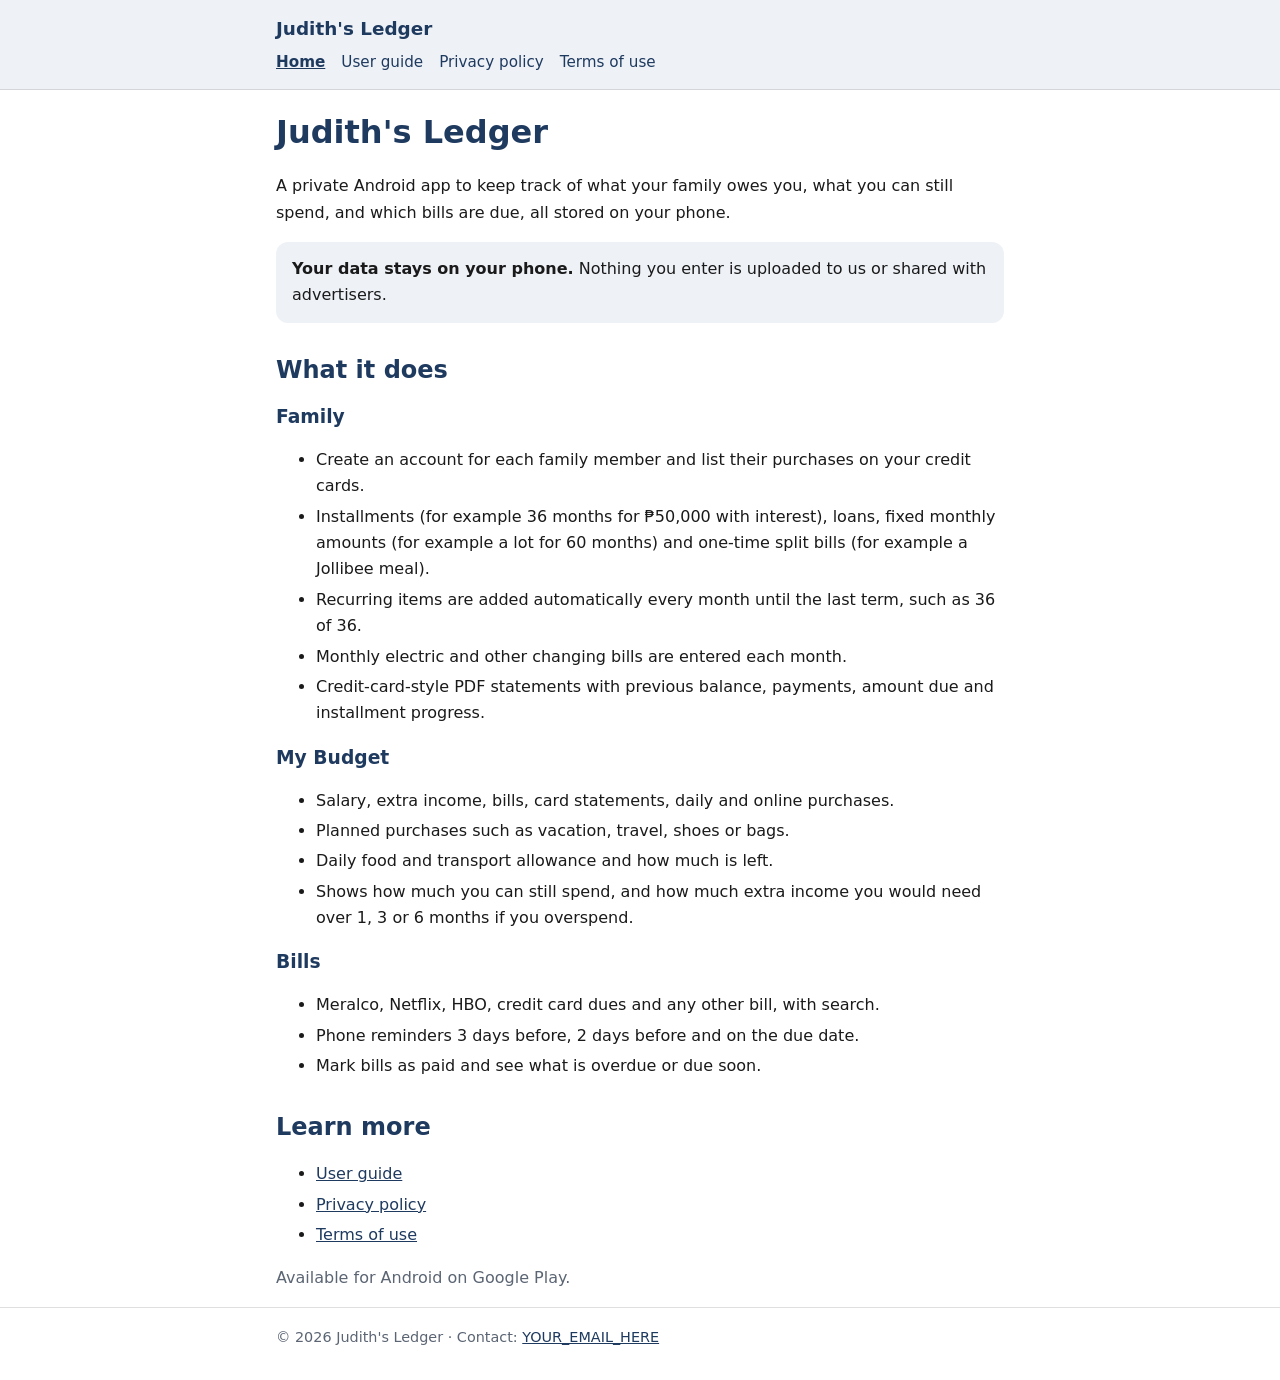
==== index.html @ 85d653f9 "Add files via upload" ====
<!doctype html>
<html lang="en"><head><meta charset="utf-8"><meta name="viewport" content="width=device-width, initial-scale=1">
<title>Home – Judith's Ledger</title>
<meta name="description" content="Judith's Ledger: a private Android app for family billing, personal budget and bill reminders.">
<style>
:root{--ink:#1a1a1a;--bg:#fff;--brand:#1F3A5F;--soft:#eef2f7;--mut:#5b6573}
@media(prefers-color-scheme:dark){:root{--ink:#e8ecf1;--bg:#121820;--brand:#8fb3e6;--soft:#1b2430;--mut:#9aa6b5}}
*{box-sizing:border-box}body{font-family:system-ui,-apple-system,Segoe UI,Roboto,sans-serif;margin:0;background:var(--bg);color:var(--ink);line-height:1.65}
header{background:var(--soft);border-bottom:1px solid rgba(128,128,128,.25)}
.wrap{max-width:760px;margin:0 auto;padding:0 16px}
header .wrap{padding-top:14px;padding-bottom:14px}
.brand{font-weight:700;font-size:1.15rem;color:var(--brand)}
nav{margin-top:6px;display:flex;flex-wrap:wrap;gap:6px 16px}
nav a{color:var(--brand);text-decoration:none;font-size:.95rem}nav a.on{font-weight:700;text-decoration:underline}
main{padding-top:24px;padding-bottom:40px}
h1,h2,h3{color:var(--brand);line-height:1.25}h2{margin-top:32px}
.mut{color:var(--mut)}.card{background:var(--soft);border-radius:12px;padding:14px 16px;margin:14px 0}
footer{border-top:1px solid rgba(128,128,128,.25);color:var(--mut);font-size:.9rem;padding:18px 0 30px}
a{color:var(--brand)}li{margin:4px 0}
</style></head><body>
<header><div class="wrap"><div class="brand">Judith's Ledger</div><nav><a href="index.html" class=on>Home</a><a href="user-guide.html">User guide</a><a href="privacy.html">Privacy policy</a><a href="terms.html">Terms of use</a></nav></div></header>
<main class="wrap">

<h1>Judith's Ledger</h1>
<p>A private Android app to keep track of what your family owes you, what you can still spend, and which bills are due, all stored on your phone.</p>
<div class="card"><strong>Your data stays on your phone.</strong> Nothing you enter is uploaded to us or shared with advertisers.</div>
<h2>What it does</h2>
<h3>Family</h3>
<ul>
<li>Create an account for each family member and list their purchases on your credit cards.</li>
<li>Installments (for example 36 months for ₱50,000 with interest), loans, fixed monthly amounts (for example a lot for 60 months) and one-time split bills (for example a Jollibee meal).</li>
<li>Recurring items are added automatically every month until the last term, such as 36 of 36.</li>
<li>Monthly electric and other changing bills are entered each month.</li>
<li>Credit-card-style PDF statements with previous balance, payments, amount due and installment progress.</li>
</ul>
<h3>My Budget</h3>
<ul>
<li>Salary, extra income, bills, card statements, daily and online purchases.</li>
<li>Planned purchases such as vacation, travel, shoes or bags.</li>
<li>Daily food and transport allowance and how much is left.</li>
<li>Shows how much you can still spend, and how much extra income you would need over 1, 3 or 6 months if you overspend.</li>
</ul>
<h3>Bills</h3>
<ul>
<li>Meralco, Netflix, HBO, credit card dues and any other bill, with search.</li>
<li>Phone reminders 3 days before, 2 days before and on the due date.</li>
<li>Mark bills as paid and see what is overdue or due soon.</li>
</ul>
<h2>Learn more</h2>
<ul>
<li><a href="user-guide.html">User guide</a></li>
<li><a href="privacy.html">Privacy policy</a></li>
<li><a href="terms.html">Terms of use</a></li>
</ul>
<p class="mut">Available for Android on Google Play.</p>

</main>
<footer><div class="wrap">© 2026 Judith's Ledger · Contact: <a href="mailto:YOUR_EMAIL_HERE">YOUR_EMAIL_HERE</a></div></footer>
</body></html>
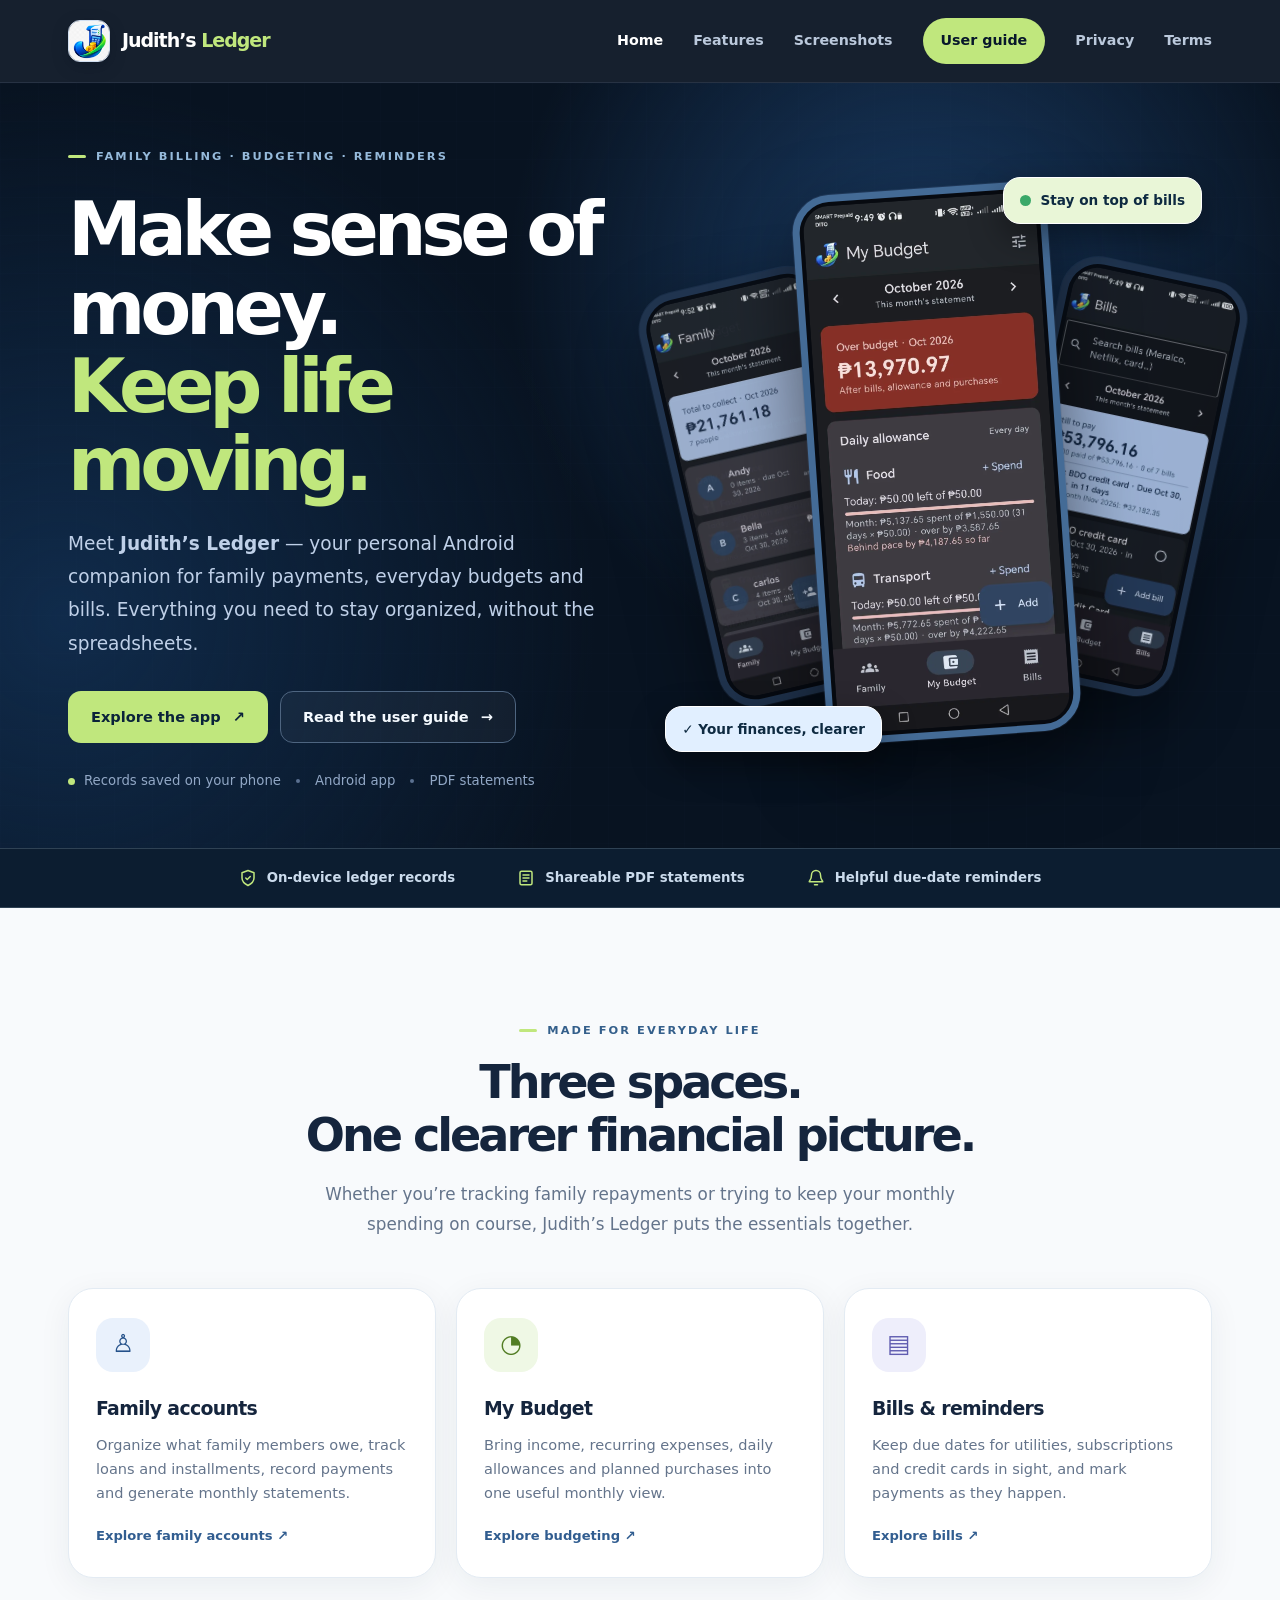
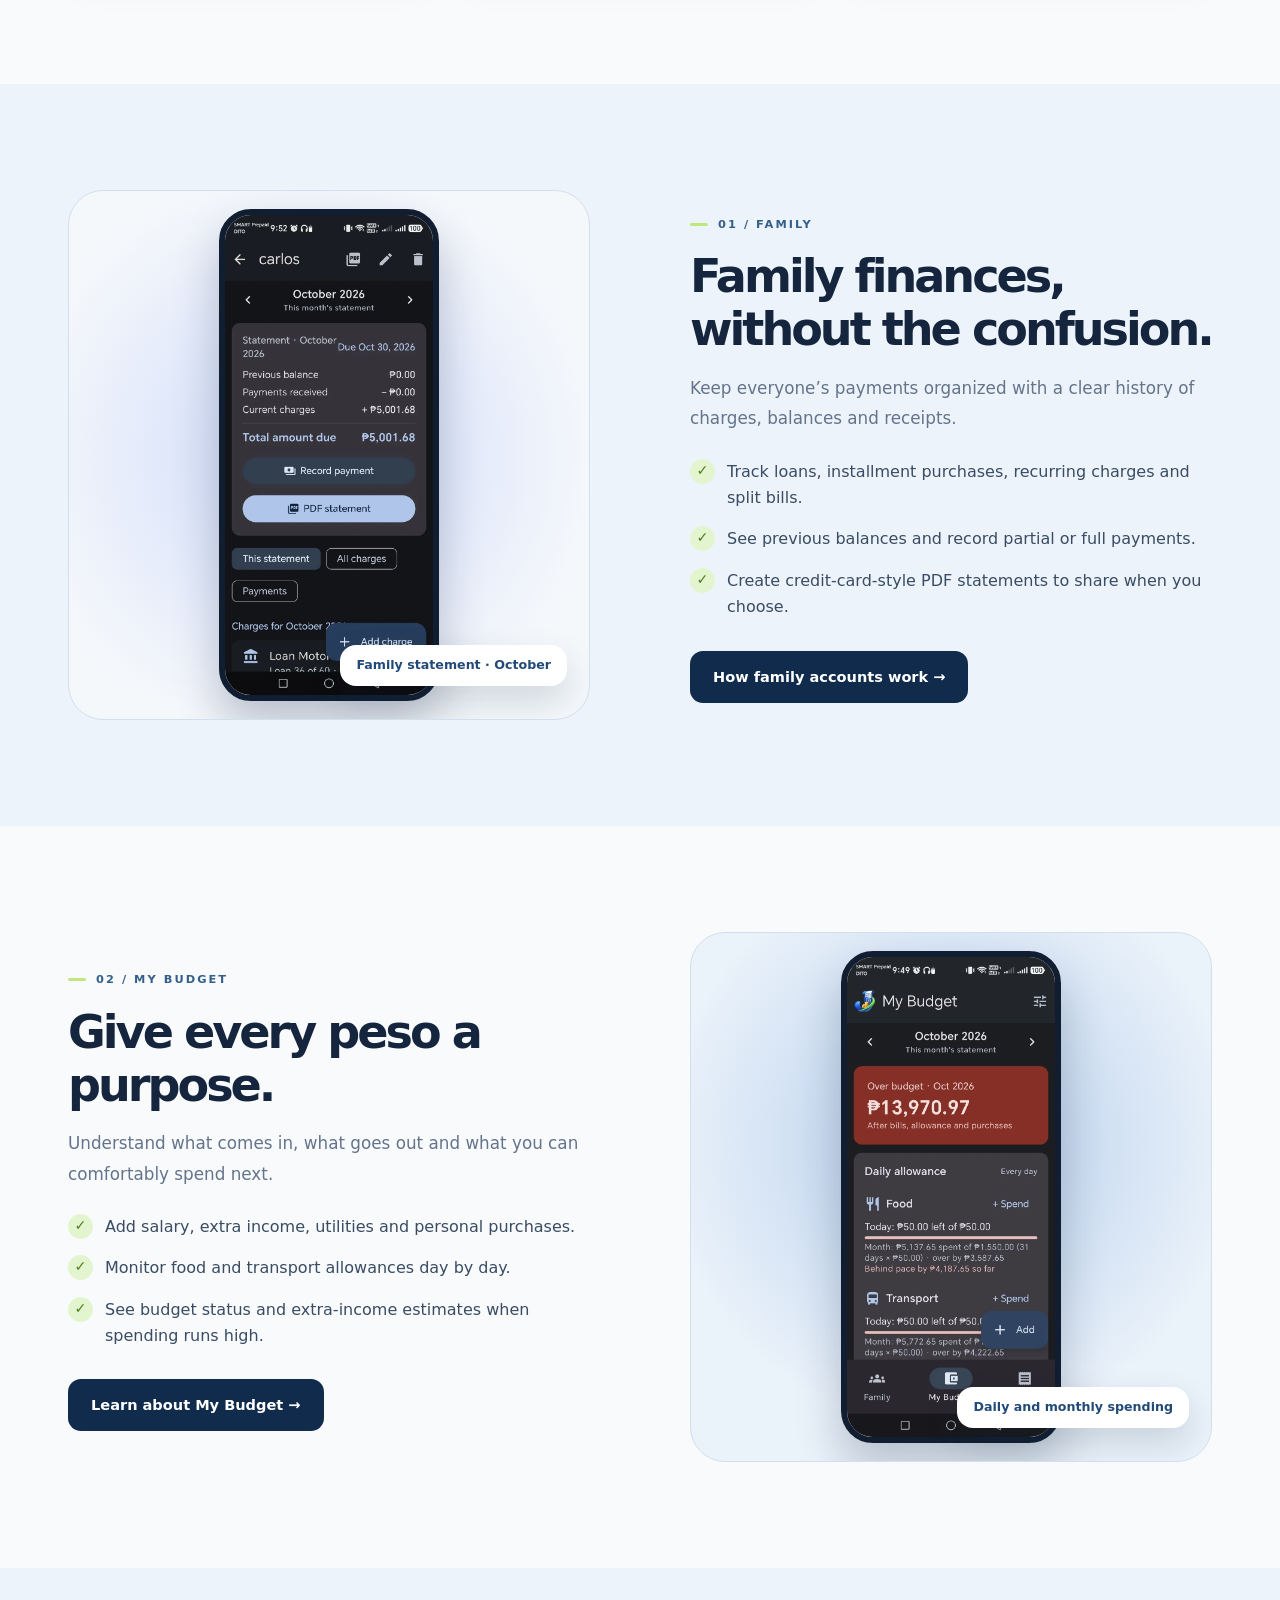
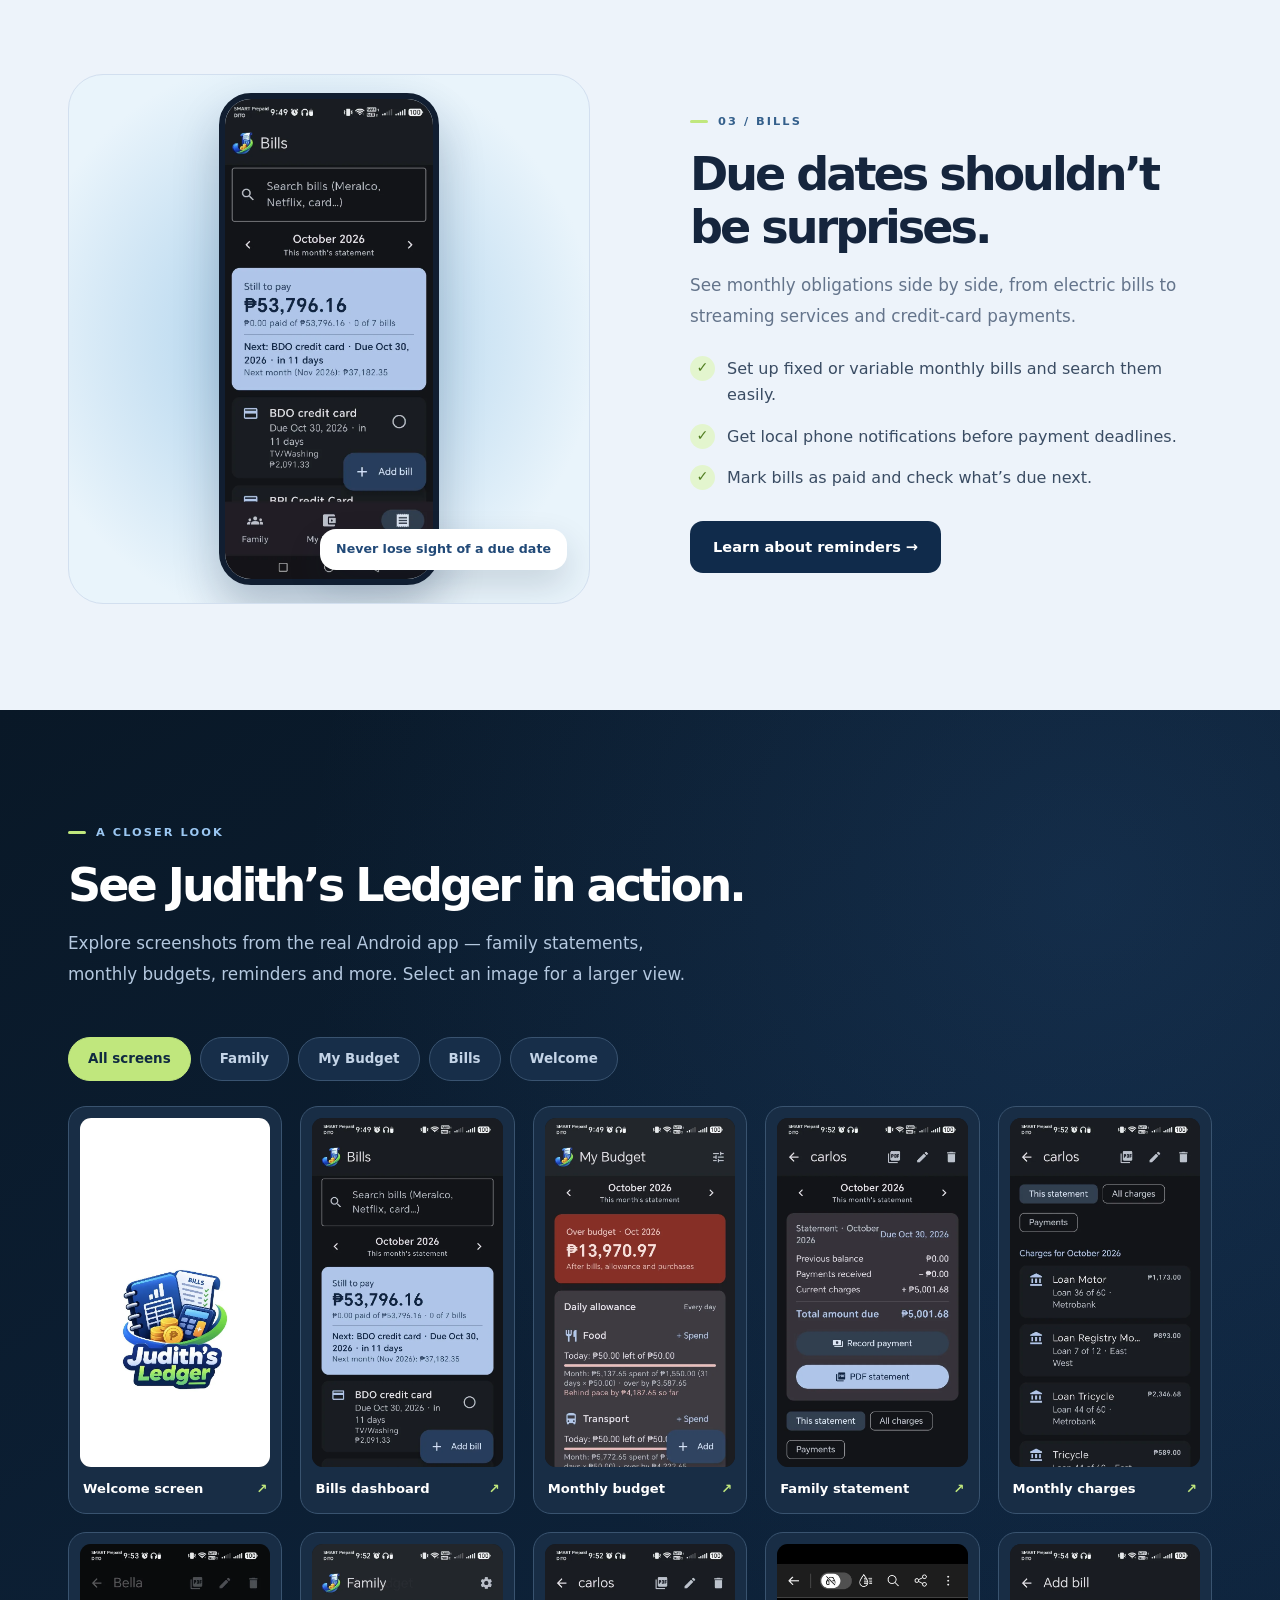
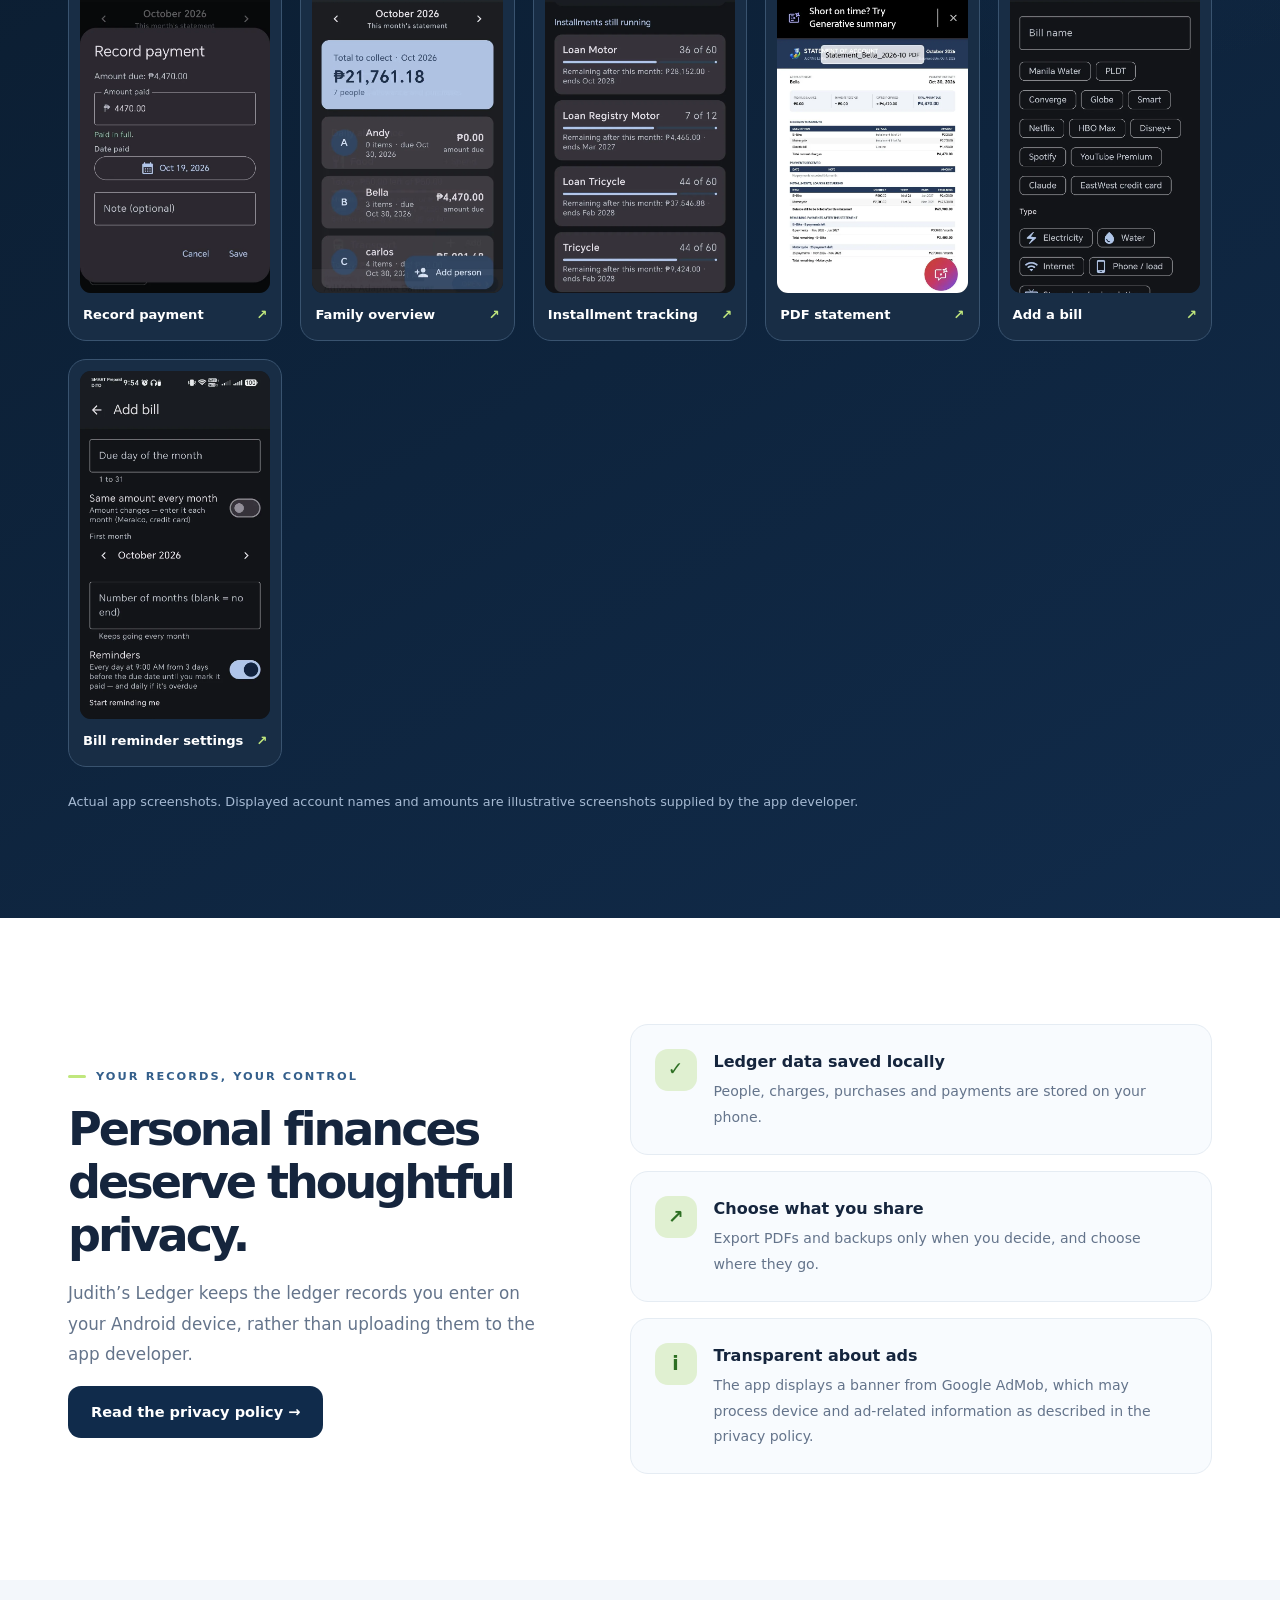
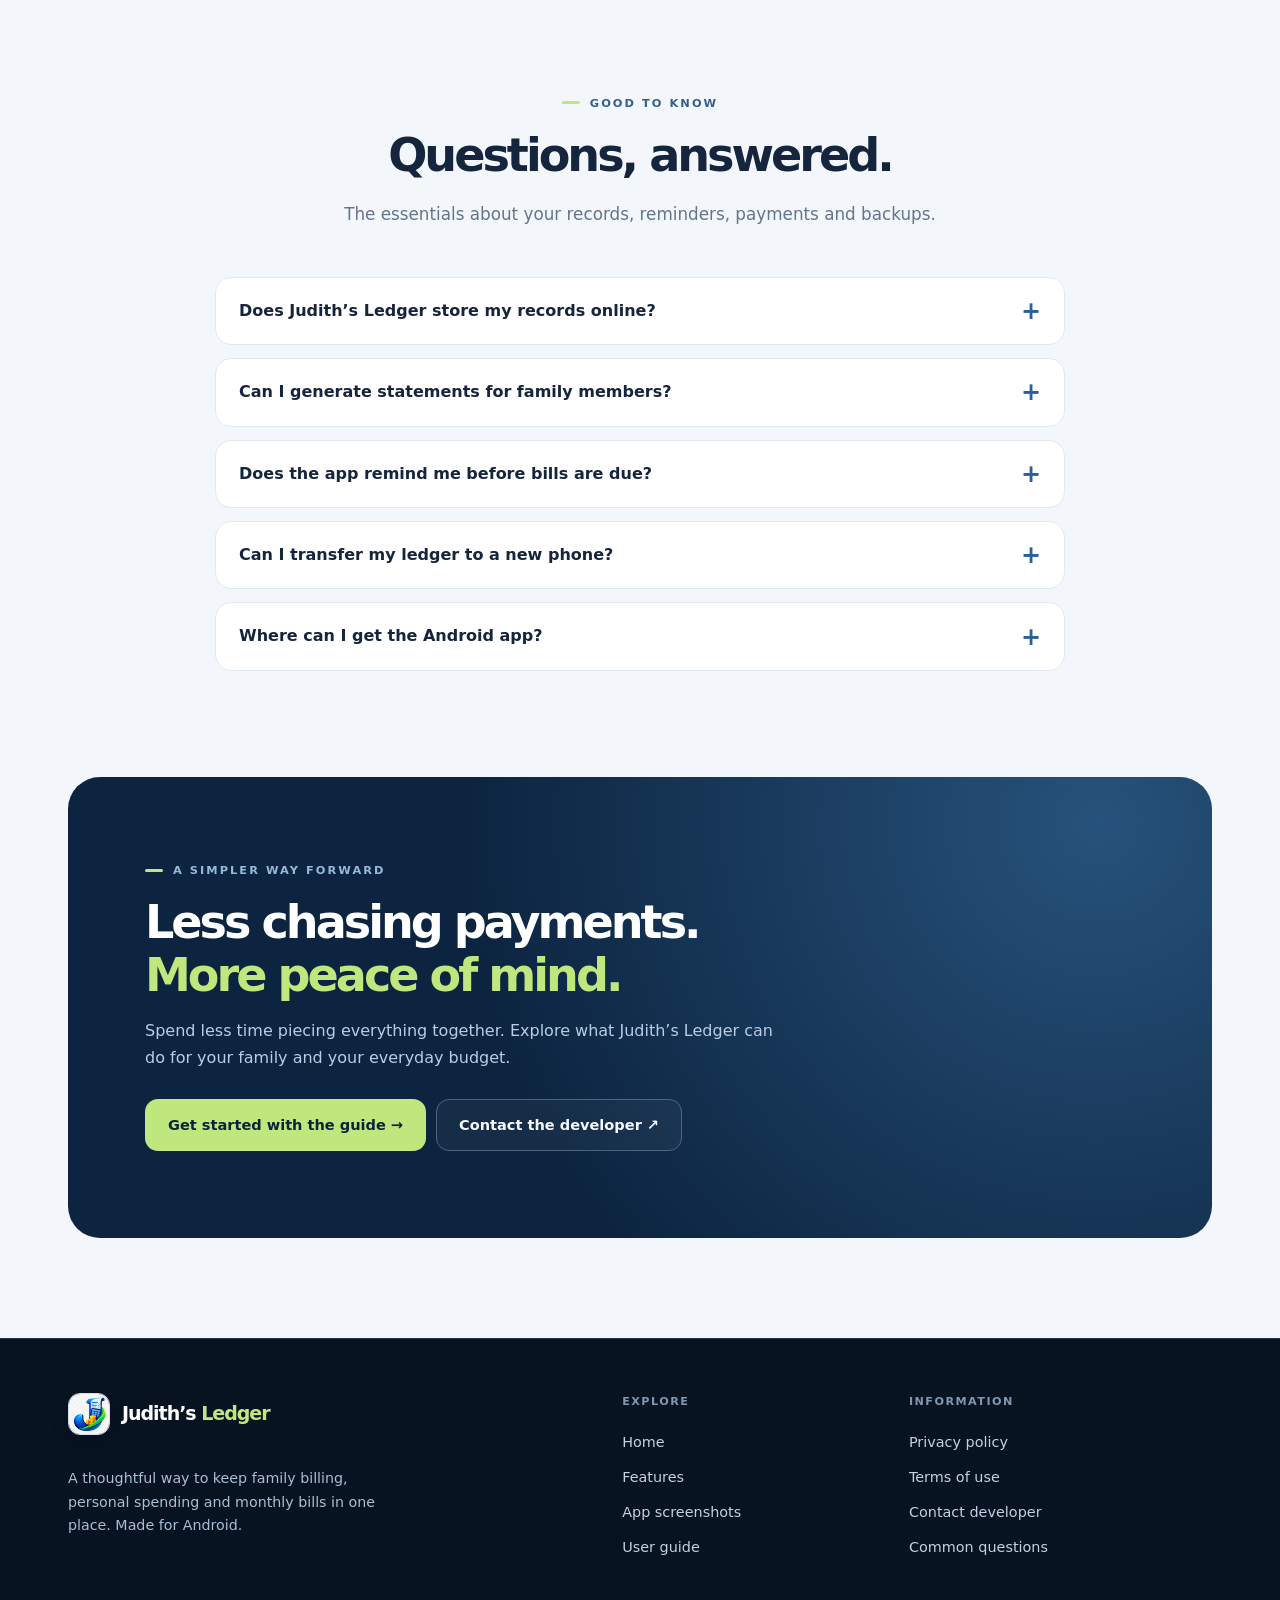
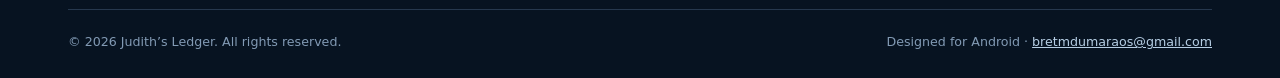
==== commit aba070cd: "Add files via upload" ====
--- a/index.html
+++ b/index.html
@@ -1,59 +1,26 @@
-<!doctype html>
-<html lang="en"><head><meta charset="utf-8"><meta name="viewport" content="width=device-width, initial-scale=1">
-<title>Home – Judith's Ledger</title>
-<meta name="description" content="Judith's Ledger: a private Android app for family billing, personal budget and bill reminders.">
-<style>
-:root{--ink:#1a1a1a;--bg:#fff;--brand:#1F3A5F;--soft:#eef2f7;--mut:#5b6573}
-@media(prefers-color-scheme:dark){:root{--ink:#e8ecf1;--bg:#121820;--brand:#8fb3e6;--soft:#1b2430;--mut:#9aa6b5}}
-*{box-sizing:border-box}body{font-family:system-ui,-apple-system,Segoe UI,Roboto,sans-serif;margin:0;background:var(--bg);color:var(--ink);line-height:1.65}
-header{background:var(--soft);border-bottom:1px solid rgba(128,128,128,.25)}
-.wrap{max-width:760px;margin:0 auto;padding:0 16px}
-header .wrap{padding-top:14px;padding-bottom:14px}
-.brand{font-weight:700;font-size:1.15rem;color:var(--brand)}
-nav{margin-top:6px;display:flex;flex-wrap:wrap;gap:6px 16px}
-nav a{color:var(--brand);text-decoration:none;font-size:.95rem}nav a.on{font-weight:700;text-decoration:underline}
-main{padding-top:24px;padding-bottom:40px}
-h1,h2,h3{color:var(--brand);line-height:1.25}h2{margin-top:32px}
-.mut{color:var(--mut)}.card{background:var(--soft);border-radius:12px;padding:14px 16px;margin:14px 0}
-footer{border-top:1px solid rgba(128,128,128,.25);color:var(--mut);font-size:.9rem;padding:18px 0 30px}
-a{color:var(--brand)}li{margin:4px 0}
-</style></head><body>
-<header><div class="wrap"><div class="brand">Judith's Ledger</div><nav><a href="index.html" class=on>Home</a><a href="user-guide.html">User guide</a><a href="privacy.html">Privacy policy</a><a href="terms.html">Terms of use</a></nav></div></header>
-<main class="wrap">
-
-<h1>Judith's Ledger</h1>
-<p>A private Android app to keep track of what your family owes you, what you can still spend, and which bills are due, all stored on your phone.</p>
-<div class="card"><strong>Your data stays on your phone.</strong> Nothing you enter is uploaded to us or shared with advertisers.</div>
-<h2>What it does</h2>
-<h3>Family</h3>
-<ul>
-<li>Create an account for each family member and list their purchases on your credit cards.</li>
-<li>Installments (for example 36 months for ₱50,000 with interest), loans, fixed monthly amounts (for example a lot for 60 months) and one-time split bills (for example a Jollibee meal).</li>
-<li>Recurring items are added automatically every month until the last term, such as 36 of 36.</li>
-<li>Monthly electric and other changing bills are entered each month.</li>
-<li>Credit-card-style PDF statements with previous balance, payments, amount due and installment progress.</li>
-</ul>
-<h3>My Budget</h3>
-<ul>
-<li>Salary, extra income, bills, card statements, daily and online purchases.</li>
-<li>Planned purchases such as vacation, travel, shoes or bags.</li>
-<li>Daily food and transport allowance and how much is left.</li>
-<li>Shows how much you can still spend, and how much extra income you would need over 1, 3 or 6 months if you overspend.</li>
-</ul>
-<h3>Bills</h3>
-<ul>
-<li>Meralco, Netflix, HBO, credit card dues and any other bill, with search.</li>
-<li>Phone reminders 3 days before, 2 days before and on the due date.</li>
-<li>Mark bills as paid and see what is overdue or due soon.</li>
-</ul>
-<h2>Learn more</h2>
-<ul>
-<li><a href="user-guide.html">User guide</a></li>
-<li><a href="privacy.html">Privacy policy</a></li>
-<li><a href="terms.html">Terms of use</a></li>
-</ul>
-<p class="mut">Available for Android on Google Play.</p>
-
-</main>
-<footer><div class="wrap">© 2026 Judith's Ledger · Contact: <a href="mailto:YOUR_EMAIL_HERE">YOUR_EMAIL_HERE</a></div></footer>
-</body></html>
+<!doctype html><html lang="en"><head><meta charset="utf-8"><meta name="viewport" content="width=device-width, initial-scale=1"><meta name="theme-color" content="#081321"><meta name="description" content="Organize family payments, budget smarter and never lose track of a bill. Explore Judith’s Ledger for Android."><meta property="og:type" content="website"><meta property="og:title" content="Judith’s Ledger | Family Bills, Budget &amp; Payment Reminders"><meta property="og:description" content="Organize family payments, budget smarter and never lose track of a bill. Explore Judith’s Ledger for Android."><meta property="og:image" content="assets/social-preview.jpg"><meta name="twitter:card" content="summary_large_image"><title>Judith’s Ledger | Family Bills, Budget &amp; Payment Reminders</title><link rel="icon" type="image/png" href="assets/favicon.png"><link rel="stylesheet" href="assets/styles.css"><script defer src="assets/site.js"></script></head><body><a class="skip-link" href="#main">Skip to main content</a>
+<header class="site-header"><div class="container header-inner">
+<a href="index.html" class="brand" aria-label="Judith’s Ledger homepage"><img class="brand-logo" src="assets/judiths-ledger-logo.webp" alt="" width="42" height="42"><span>Judith’s <span>Ledger</span></span></a>
+<button class="menu-toggle" aria-controls="main-nav" aria-expanded="false" aria-label="Toggle navigation">☰</button>
+<nav id="main-nav" class="site-nav" aria-label="Main navigation"><a href="index.html" aria-current="page">Home</a><a href="index.html#features">Features</a><a href="index.html#screenshots">Screenshots</a><a href="user-guide.html" class="nav-cta">User guide</a><a href="privacy.html">Privacy</a><a href="terms.html">Terms</a></nav></div></header><main id="main">
+<section class="hero" aria-labelledby="hero-title"><div class="container hero-grid"><div class="hero-copy"><div class="eyebrow">Family billing · Budgeting · Reminders</div><h1 id="hero-title">Make sense of money.<br><em>Keep life moving.</em></h1><p class="hero-lead">Meet <strong>Judith’s Ledger</strong> — your personal Android companion for family payments, everyday budgets and bills. Everything you need to stay organized, without the spreadsheets.</p><div class="hero-actions"><a class="btn btn-primary" href="#screenshots">Explore the app <span aria-hidden="true">↗</span></a><a class="btn btn-outline" href="user-guide.html">Read the user guide <span aria-hidden="true">→</span></a></div><div class="hero-note"><span class="note-dot"></span> Records saved on your phone <span class="note-divider"></span> Android app <span class="note-divider"></span> PDF statements</div></div>
+<div class="phone-stage" aria-label="Previews of Judith’s Ledger Android screens"><div class="orb" aria-hidden="true"></div><div class="phone phone-left"><img src="assets/family-overview.webp" alt="Family payment overview" fetchpriority="high"></div><div class="phone phone-main"><img src="assets/my-budget.webp" alt="Monthly budgeting screen" fetchpriority="high"></div><div class="phone phone-right"><img src="assets/bills-dashboard.webp" alt="Monthly bills dashboard" fetchpriority="high"></div><div class="float-chip one"><span class="pill-dot"></span> Stay on top of bills</div><div class="float-chip two">✓ Your finances, clearer</div></div></div></section>
+<section class="trust-strip" aria-label="App highlights"><div class="container trust-inner"><span><svg viewBox="0 0 24 24"><path d="M12 22s8-4 8-10V5l-8-3-8 3v7c0 6 8 10 8 10Z"/><path d="m9 12 2 2 4-4"/></svg> On-device ledger records</span><span><svg viewBox="0 0 24 24"><rect x="4" y="3" width="16" height="18" rx="2"/><path d="M8 8h8M8 12h8M8 16h5"/></svg> Shareable PDF statements</span><span><svg viewBox="0 0 24 24"><path d="M18 8a6 6 0 0 0-12 0c0 7-3 7-3 9h18c0-2-3-2-3-9ZM10 21h4"/></svg> Helpful due-date reminders</span></div></section>
+<section class="section" id="features"><div class="container"><div class="section-head center"><div class="eyebrow">Made for everyday life</div><h2>Three spaces.<br>One clearer financial picture.</h2><p>Whether you’re tracking family repayments or trying to keep your monthly spending on course, Judith’s Ledger puts the essentials together.</p></div><div class="feature-grid">
+<article class="feature-card"><div class="feature-icon" aria-hidden="true">♙</div><h3>Family accounts</h3><p>Organize what family members owe, track loans and installments, record payments and generate monthly statements.</p><a class="mini-link" href="#family">Explore family accounts ↗</a></article>
+<article class="feature-card"><div class="feature-icon" aria-hidden="true">◔</div><h3>My Budget</h3><p>Bring income, recurring expenses, daily allowances and planned purchases into one useful monthly view.</p><a class="mini-link" href="#budget">Explore budgeting ↗</a></article>
+<article class="feature-card"><div class="feature-icon" aria-hidden="true">▤</div><h3>Bills & reminders</h3><p>Keep due dates for utilities, subscriptions and credit cards in sight, and mark payments as they happen.</p><a class="mini-link" href="#bills">Explore bills ↗</a></article>
+</div></div></section>
+<section class="section band" id="family"><div class="container spotlight"><div class="spotlight-visual family-img"><img src="assets/family-statement.webp" alt="Judith’s Ledger monthly family statement" loading="lazy"><div class="visual-stamp">Family statement · October</div></div><div class="spotlight-copy"><div class="eyebrow">01 / Family</div><h2>Family finances, without the confusion.</h2><p>Keep everyone’s payments organized with a clear history of charges, balances and receipts.</p><ul><li>Track loans, installment purchases, recurring charges and split bills.</li><li>See previous balances and record partial or full payments.</li><li>Create credit-card-style PDF statements to share when you choose.</li></ul><a class="btn btn-dark" href="user-guide.html">How family accounts work →</a></div></div></section>
+<section class="section" id="budget"><div class="container spotlight reverse"><div class="spotlight-visual"><img src="assets/my-budget.webp" alt="Judith’s Ledger personal budget and allowance screen" loading="lazy"><div class="visual-stamp">Daily and monthly spending</div></div><div class="spotlight-copy"><div class="eyebrow">02 / My Budget</div><h2>Give every peso a purpose.</h2><p>Understand what comes in, what goes out and what you can comfortably spend next.</p><ul><li>Add salary, extra income, utilities and personal purchases.</li><li>Monitor food and transport allowances day by day.</li><li>See budget status and extra-income estimates when spending runs high.</li></ul><a class="btn btn-dark" href="user-guide.html">Learn about My Budget →</a></div></div></section>
+<section class="section band" id="bills"><div class="container spotlight"><div class="spotlight-visual bills-img"><img src="assets/bills-dashboard.webp" alt="Judith’s Ledger bill tracker and upcoming bill list" loading="lazy"><div class="visual-stamp">Never lose sight of a due date</div></div><div class="spotlight-copy"><div class="eyebrow">03 / Bills</div><h2>Due dates shouldn’t be surprises.</h2><p>See monthly obligations side by side, from electric bills to streaming services and credit-card payments.</p><ul><li>Set up fixed or variable monthly bills and search them easily.</li><li>Get local phone notifications before payment deadlines.</li><li>Mark bills as paid and check what’s due next.</li></ul><a class="btn btn-dark" href="user-guide.html">Learn about reminders →</a></div></div></section>
+<section class="section gallery-wrap" id="screenshots"><div class="container"><div class="section-head"><div class="eyebrow">A closer look</div><h2>See Judith’s Ledger in action.</h2><p>Explore screenshots from the real Android app — family statements, monthly budgets, reminders and more. Select an image for a larger view.</p></div><div class="gallery-controls" role="group" aria-label="Filter app screenshots"><button class="filter-btn" aria-pressed="true" data-filter="all">All screens</button><button class="filter-btn" aria-pressed="false" data-filter="family">Family</button><button class="filter-btn" aria-pressed="false" data-filter="budget">My Budget</button><button class="filter-btn" aria-pressed="false" data-filter="bills">Bills</button><button class="filter-btn" aria-pressed="false" data-filter="overview">Welcome</button></div><div class="gallery-grid"><button type="button" class="gallery-card" data-category="overview" data-full="assets/welcome.webp" data-title="Welcome screen" aria-label="Enlarge screenshot: Welcome screen"><img src="assets/welcome.webp" alt="Judith’s Ledger Android app — Welcome screen" loading="lazy" decoding="async"><span class="gallery-title"><span>Welcome screen</span><span class="gallery-arrow" aria-hidden="true">↗</span></span></button><button type="button" class="gallery-card" data-category="bills" data-full="assets/bills-dashboard.webp" data-title="Bills dashboard" aria-label="Enlarge screenshot: Bills dashboard"><img src="assets/bills-dashboard.webp" alt="Judith’s Ledger Android app — Bills dashboard" loading="lazy" decoding="async"><span class="gallery-title"><span>Bills dashboard</span><span class="gallery-arrow" aria-hidden="true">↗</span></span></button><button type="button" class="gallery-card" data-category="budget" data-full="assets/my-budget.webp" data-title="Monthly budget" aria-label="Enlarge screenshot: Monthly budget"><img src="assets/my-budget.webp" alt="Judith’s Ledger Android app — Monthly budget" loading="lazy" decoding="async"><span class="gallery-title"><span>Monthly budget</span><span class="gallery-arrow" aria-hidden="true">↗</span></span></button><button type="button" class="gallery-card" data-category="family" data-full="assets/family-statement.webp" data-title="Family statement" aria-label="Enlarge screenshot: Family statement"><img src="assets/family-statement.webp" alt="Judith’s Ledger Android app — Family statement" loading="lazy" decoding="async"><span class="gallery-title"><span>Family statement</span><span class="gallery-arrow" aria-hidden="true">↗</span></span></button><button type="button" class="gallery-card" data-category="family" data-full="assets/monthly-charges.webp" data-title="Monthly charges" aria-label="Enlarge screenshot: Monthly charges"><img src="assets/monthly-charges.webp" alt="Judith’s Ledger Android app — Monthly charges" loading="lazy" decoding="async"><span class="gallery-title"><span>Monthly charges</span><span class="gallery-arrow" aria-hidden="true">↗</span></span></button><button type="button" class="gallery-card" data-category="family" data-full="assets/record-payment.webp" data-title="Record payment" aria-label="Enlarge screenshot: Record payment"><img src="assets/record-payment.webp" alt="Judith’s Ledger Android app — Record payment" loading="lazy" decoding="async"><span class="gallery-title"><span>Record payment</span><span class="gallery-arrow" aria-hidden="true">↗</span></span></button><button type="button" class="gallery-card" data-category="family" data-full="assets/family-overview.webp" data-title="Family overview" aria-label="Enlarge screenshot: Family overview"><img src="assets/family-overview.webp" alt="Judith’s Ledger Android app — Family overview" loading="lazy" decoding="async"><span class="gallery-title"><span>Family overview</span><span class="gallery-arrow" aria-hidden="true">↗</span></span></button><button type="button" class="gallery-card" data-category="family" data-full="assets/installments.webp" data-title="Installment tracking" aria-label="Enlarge screenshot: Installment tracking"><img src="assets/installments.webp" alt="Judith’s Ledger Android app — Installment tracking" loading="lazy" decoding="async"><span class="gallery-title"><span>Installment tracking</span><span class="gallery-arrow" aria-hidden="true">↗</span></span></button><button type="button" class="gallery-card" data-category="family" data-full="assets/pdf-statement.webp" data-title="PDF statement" aria-label="Enlarge screenshot: PDF statement"><img src="assets/pdf-statement.webp" alt="Judith’s Ledger Android app — PDF statement" loading="lazy" decoding="async"><span class="gallery-title"><span>PDF statement</span><span class="gallery-arrow" aria-hidden="true">↗</span></span></button><button type="button" class="gallery-card" data-category="bills" data-full="assets/add-bill.webp" data-title="Add a bill" aria-label="Enlarge screenshot: Add a bill"><img src="assets/add-bill.webp" alt="Judith’s Ledger Android app — Add a bill" loading="lazy" decoding="async"><span class="gallery-title"><span>Add a bill</span><span class="gallery-arrow" aria-hidden="true">↗</span></span></button><button type="button" class="gallery-card" data-category="bills" data-full="assets/bill-reminders.webp" data-title="Bill reminder settings" aria-label="Enlarge screenshot: Bill reminder settings"><img src="assets/bill-reminders.webp" alt="Judith’s Ledger Android app — Bill reminder settings" loading="lazy" decoding="async"><span class="gallery-title"><span>Bill reminder settings</span><span class="gallery-arrow" aria-hidden="true">↗</span></span></button></div><p class="gallery-small">Actual app screenshots. Displayed account names and amounts are illustrative screenshots supplied by the app developer.</p></div></section>
+<section class="section privacy-section" id="privacy"><div class="container privacy-inner"><div><div class="eyebrow">Your records, your control</div><h2>Personal finances deserve thoughtful privacy.</h2><p>Judith’s Ledger keeps the ledger records you enter on your Android device, rather than uploading them to the app developer.</p><a class="btn btn-dark" href="privacy.html">Read the privacy policy →</a></div><div class="privacy-checks"><article class="privacy-check"><div class="check-icon">✓</div><div><h3>Ledger data saved locally</h3><p>People, charges, purchases and payments are stored on your phone.</p></div></article><article class="privacy-check"><div class="check-icon">↗</div><div><h3>Choose what you share</h3><p>Export PDFs and backups only when you decide, and choose where they go.</p></div></article><article class="privacy-check"><div class="check-icon">i</div><div><h3>Transparent about ads</h3><p>The app displays a banner from Google AdMob, which may process device and ad-related information as described in the privacy policy.</p></div></article></div></div></section>
+<section class="section faq-section" id="faq"><div class="container"><div class="section-head center"><div class="eyebrow">Good to know</div><h2>Questions, answered.</h2><p>The essentials about your records, reminders, payments and backups.</p></div><div class="faqs"><details class="faq"><summary>Does Judith’s Ledger store my records online?</summary><p>No. The family, budgeting and bill information you enter is stored on your device. If you create a backup or PDF and choose to save it somewhere else, that exported file goes to the location you selected. Google AdMob separately processes ad-related device information.</p></details><details class="faq"><summary>Can I generate statements for family members?</summary><p>Yes. Open a family account and use the PDF icon to create a monthly statement, including charges, payments and balances. You can share the exported file using an app of your choice.</p></details><details class="faq"><summary>Does the app remind me before bills are due?</summary><p>Yes. When notifications are allowed, it can remind you before payment deadlines. The schedule depends on your settings and your phone’s notification and battery restrictions.</p></details><details class="faq"><summary>Can I transfer my ledger to a new phone?</summary><p>Yes. Create a backup file in the app’s Settings, store it safely, then restore it on your new phone. Restoring replaces existing records in the app, so check your backup first.</p></details><details class="faq"><summary>Where can I get the Android app?</summary><p>The supplied app information describes Google Play availability. An official store URL has not yet been added to this website. You can explore the screenshots and user guide in the meantime.</p></details></div></div></section>
+<section class="cta-section"><div class="container"><div class="cta-panel"><div class="eyebrow">A simpler way forward</div><h2>Less chasing payments.<br><em>More peace of mind.</em></h2><p>Spend less time piecing everything together. Explore what Judith’s Ledger can do for your family and your everyday budget.</p><a class="btn btn-primary" href="user-guide.html">Get started with the guide →</a><a class="btn btn-outline" href="mailto:bretmdumaraos@gmail.com">Contact the developer ↗</a></div></div></section>
+<dialog id="photo-lightbox" class="lightbox" aria-label="Enlarged app screenshot"><div class="lightbox-top"><span class="lightbox-caption">App screenshot</span><div class="lightbox-nav"><button type="button" data-prev aria-label="Previous screenshot">‹</button><button type="button" data-next aria-label="Next screenshot">›</button><button type="button" data-close aria-label="Close image">✕</button></div></div><img alt="Selected app screenshot" src="assets/bills-dashboard.webp"></dialog>
+</main><footer class="site-footer"><div class="container"><div class="footer-grid">
+<div><a href="index.html" class="brand"><img class="brand-logo" src="assets/judiths-ledger-logo.webp" alt="" width="42" height="42"><span>Judith’s <span>Ledger</span></span></a><p class="footer-about">A thoughtful way to keep family billing, personal spending and monthly bills in one place. Made for Android.</p></div>
+<div><div class="footer-label">Explore</div><div class="footer-links"><a href="index.html">Home</a><a href="index.html#features">Features</a><a href="index.html#screenshots">App screenshots</a><a href="user-guide.html">User guide</a></div></div>
+<div><div class="footer-label">Information</div><div class="footer-links"><a href="privacy.html">Privacy policy</a><a href="terms.html">Terms of use</a><a href="mailto:bretmdumaraos@gmail.com">Contact developer</a><a href="index.html#faq">Common questions</a></div></div>
+</div><div class="footer-bottom"><span>© 2026 Judith’s Ledger. All rights reserved.</span><span>Designed for Android · <a href="mailto:bretmdumaraos@gmail.com">bretmdumaraos@gmail.com</a></span></div></div></footer></body></html>
--- a/assets/styles.css
+++ b/assets/styles.css
@@ -0,0 +1,13 @@
+/* Judith's Ledger — standalone GitHub Pages website */
+:root{--bg:#081321;--bg2:#0b1a2e;--panel:#101f34;--surface:#f8fafc;--surface2:#eef3f9;--white:#fff;--navy:#132846;--text:#15253d;--muted:#687890;--line:#e1e9f1;--soft:#a9c1e4;--blue:#90bbed;--lime:#c0e77d;--radius:24px;--shadow:0 23px 65px rgba(7,23,43,.10)}
+*{box-sizing:border-box}html{scroll-behavior:smooth;scroll-padding-top:110px}body{margin:0;background:var(--surface);color:var(--text);font-family:Inter,ui-sans-serif,system-ui,-apple-system,"Segoe UI",Arial,sans-serif;line-height:1.65;-webkit-font-smoothing:antialiased}a{color:inherit}img{max-width:100%;height:auto}button{font:inherit}button,a{ -webkit-tap-highlight-color:transparent }button:focus-visible,a:focus-visible,summary:focus-visible{outline:3px solid #66baff;outline-offset:4px}::selection{background:#c0e77d;color:#09203c}.container{max-width:1200px;margin-inline:auto;padding-inline:28px}.skip-link{position:absolute;z-index:100;left:12px;top:-60px;background:#fff;padding:12px 18px;border-radius:12px;color:#132846}.skip-link:focus{top:12px}.site-header{position:sticky;top:0;z-index:70;background:rgba(8,19,33,.94);border-bottom:1px solid rgba(178,199,238,.11);backdrop-filter:blur(18px)}.header-inner{height:82px;display:flex;align-items:center;justify-content:space-between;gap:28px}.brand{display:inline-flex;align-items:center;gap:12px;text-decoration:none;flex-shrink:0;color:white;font-weight:800;font-size:1.19rem;letter-spacing:-.055em}.brand-mark{width:42px;height:42px;background:linear-gradient(145deg,#8fbcff,#bedf90);color:#0a2040;border-radius:13px;display:grid;place-items:center;font-weight:900;font-size:29px;letter-spacing:-.12em;padding-right:4px;box-shadow:0 5px 15px #172c55}.brand span span{color:var(--lime)}.site-nav{display:flex;align-items:center;gap:30px}.site-nav a{color:#bbc9dc;text-decoration:none;font-size:.89rem;font-weight:650;transition:color .2s}.site-nav a:hover,.site-nav a[aria-current="page"]{color:#fff}.site-nav .nav-cta{padding:11px 18px;color:#07172b;background:var(--lime);border-radius:999px}.site-nav .nav-cta:hover{color:#07172b;background:#d6f4a3}.menu-toggle{display:none;border:1px solid #34445e;border-radius:11px;background:#11233a;color:white;padding:9px 12px;cursor:pointer}
+.eyebrow{display:inline-flex;align-items:center;gap:10px;text-transform:uppercase;letter-spacing:.18em;font-size:.71rem;font-weight:800;color:#96badb}.eyebrow:before{content:'';width:18px;height:3px;border-radius:3px;background:var(--lime)}.hero{position:relative;overflow:hidden;isolation:isolate;background:radial-gradient(circle at 72% 25%,#193a62 0%,transparent 38%),radial-gradient(circle at 5% 70%,#102b4b,transparent 40%),#081321;color:#fff}.hero:before{content:'';position:absolute;inset:0;opacity:.13;background-image:linear-gradient(#8ab4ef14 1px,transparent 1px),linear-gradient(90deg,#8ab4ef14 1px,transparent 1px);background-size:38px 38px;pointer-events:none}.hero-grid{min-height:710px;display:grid;grid-template-columns:minmax(0,1.02fr) minmax(0,.98fr);align-items:center;gap:18px;padding-top:57px;padding-bottom:56px}.hero-copy{position:relative;z-index:2}.hero h1{font-size:clamp(3rem,5.8vw,5.6rem);line-height:1.055;letter-spacing:-.07em;margin:25px 0 22px;font-weight:850;max-width:680px}.hero h1 em{font-style:normal;color:var(--lime)}.hero-lead{font-size:1.16rem;color:#bfd0e8;line-height:1.8;max-width:550px;margin:0 0 31px}.hero-actions{display:flex;flex-wrap:wrap;gap:12px}.btn{display:inline-flex;align-items:center;justify-content:center;gap:12px;text-decoration:none;font-weight:780;font-size:.91rem;min-height:52px;padding:12px 22px;border:1px solid transparent;border-radius:13px;transition:transform .2s,background .2s,border-color .2s;cursor:pointer}.btn:hover{transform:translateY(-2px)}.btn-primary{background:var(--lime);color:#0b233a}.btn-primary:hover{background:#d7f5a1}.btn-outline{color:#f5faff;border-color:#4e6580;background:rgba(255,255,255,.04)}.btn-outline:hover{background:#1f3650}.btn-dark{background:#102b4b;color:white}.hero-note{display:flex;flex-wrap:wrap;align-items:center;gap:9px;margin-top:27px;color:#92a8c6;font-size:.83rem}.note-dot{width:7px;height:7px;border-radius:50%;background:#c0e77d}.note-divider{height:4px;width:4px;background:#5b7191;border-radius:50%;margin:0 6px}.phone-stage{position:relative;height:610px;max-width:600px;margin:auto;width:100%;perspective:1100px}.orb{position:absolute;inset:15% 1% 3%;border-radius:50%;background:radial-gradient(circle,#4776b362 0%,#345a8a16 44%,transparent 68%);filter:blur(2px)}.phone{position:absolute;background:#070a10;border:7px solid #233752;border-radius:38px;padding:4px;overflow:hidden;box-shadow:0 30px 75px #0008,0 0 0 1px #55739f33}.phone img{height:100%;width:100%;object-fit:cover;object-position:top center;border-radius:26px;display:block}.phone-main{width:255px;height:550px;left:calc(50% - 127px);top:27px;z-index:3;transform:rotate(-4deg);border-color:#446b96}.phone-left{width:189px;height:423px;left:3%;top:114px;z-index:2;transform:rotate(-13deg);opacity:.88}.phone-right{width:189px;height:423px;right:0;top:104px;z-index:1;transform:rotate(12deg);opacity:.88}.float-chip{position:absolute;z-index:5;background:#e9f6d7;border:1px solid white;color:#0e2a41;padding:11px 16px;border-radius:17px;box-shadow:0 13px 34px #0006;display:flex;align-items:center;gap:10px;font-size:.85rem;font-weight:800}.float-chip.one{top:16px;right:10px}.float-chip.two{bottom:19px;left:5px;background:#e1efff}.pill-dot{border-radius:50%;background:#3aa868;width:11px;height:11px}.trust-strip{background:#0c1d30;border-top:1px solid #2f4254;border-bottom:1px solid #2f4254}.trust-inner{display:flex;justify-content:center;flex-wrap:wrap;gap:20px 62px;padding-block:18px;color:#cbdbec;font-size:.83rem;font-weight:680}.trust-inner span{display:flex;align-items:center;gap:10px}.trust-inner svg{height:18px;width:18px;stroke:var(--lime);stroke-width:2;fill:none;stroke-linecap:round;stroke-linejoin:round}
+.section{padding-block:106px}.section-head{max-width:700px;margin-bottom:48px}.section-head h2,.spotlight-copy h2,.privacy-inner h2,.cta-panel h2{font-size:clamp(2rem,3.6vw,3.55rem);line-height:1.15;letter-spacing:-.065em;margin:16px 0}.section-head p,.spotlight-copy p,.privacy-inner p{color:#64748b;font-size:1.05rem;line-height:1.8;max-width:650px}.section-head.center{text-align:center;margin:0 auto 48px}.section-head.center p{margin-inline:auto}.section-head .eyebrow,.spotlight-copy .eyebrow,.privacy-inner .eyebrow{color:#345f8b}.feature-grid{display:grid;grid-template-columns:repeat(3,minmax(0,1fr));gap:20px}.feature-card{background:#fff;border:1px solid #e3ebf3;border-radius:25px;padding:29px 27px;box-shadow:0 8px 32px #122c4510;transition:transform .2s,box-shadow .2s}.feature-card:hover{transform:translateY(-5px);box-shadow:0 20px 36px #122c4518}.feature-icon{width:54px;height:54px;border-radius:17px;display:grid;place-items:center;background:#e9f1fc;color:#24518a;font-size:1.55rem;margin-bottom:21px}.feature-card:nth-child(2) .feature-icon{background:#eff8e5;color:#527d24}.feature-card:nth-child(3) .feature-icon{background:#eeeefb;color:#605cb0}.feature-card h3{font-size:1.18rem;letter-spacing:-.035em;margin:0 0 9px}.feature-card p{color:#64748b;font-size:.91rem;margin:0}.feature-card .mini-link{margin-top:20px;display:inline-flex;font-size:.82rem;font-weight:800;color:#315d90;text-decoration:none}.band{background:#edf3fa}.spotlight{display:grid;grid-template-columns:1fr 1fr;align-items:center;gap:min(8vw,100px)}.spotlight.reverse .spotlight-visual{order:2}.spotlight-copy h2{max-width:540px}.spotlight-copy ul{margin:25px 0 30px;padding:0;list-style:none;display:grid;gap:15px;color:#3a4c63}.spotlight-copy li{display:flex;align-items:flex-start;gap:12px}.spotlight-copy li:before{content:'✓';color:#527e21;background:#e3f5ce;border-radius:50%;width:25px;height:25px;flex:0 0 auto;text-align:center;font-weight:800;font-size:.89rem}.spotlight-visual{display:grid;place-items:center;position:relative;min-height:530px;overflow:hidden;border:1px solid #d2dfef;border-radius:35px;background:radial-gradient(circle at 50% 40%,#b4cceb,#eaf2fa 70%)}.spotlight-visual img{width:220px;height:492px;object-fit:cover;object-position:top;border:6px solid #111e31;border-radius:32px;box-shadow:0 25px 46px #0b1f3d3b}.spotlight-visual .visual-stamp{position:absolute;bottom:33px;right:22px;border-radius:16px;background:#fff;box-shadow:0 15px 35px #1228442a;padding:10px 16px;font-size:.79rem;color:#224a78;font-weight:800}.spotlight-visual.family-img{background:radial-gradient(circle at 46% 50%,#cdd9f9,#f5f8fb 75%)}.spotlight-visual.bills-img{background:radial-gradient(circle at 46% 50%,#a5cdea,#e9f4fb 75%)}
+.gallery-wrap{background:linear-gradient(150deg,#091827,#112b4a);color:#fff;position:relative;overflow:hidden}.gallery-wrap:before{content:'';position:absolute;inset:0;background:radial-gradient(circle at 85% 10%,#366aa833,transparent 40%)}.gallery-wrap .container{position:relative}.gallery-wrap .section-head h2{color:#fff}.gallery-wrap .section-head p{color:#b4c8df}.gallery-wrap .eyebrow{color:#9bc7f2}.gallery-controls{display:flex;gap:9px;flex-wrap:wrap;margin:10px 0 25px}.filter-btn{background:#172e49;color:#c4d4e7;border:1px solid #395370;border-radius:100px;font-size:.84rem;font-weight:720;padding:10px 19px;cursor:pointer}.filter-btn:hover,.filter-btn[aria-pressed="true"]{background:#c0e77d;border-color:#c0e77d;color:#102a41}.gallery-grid{display:grid;grid-template-columns:repeat(5,minmax(0,1fr));gap:18px}.gallery-card{position:relative;border:1px solid #39536f;background:#182d45;border-radius:18px;padding:11px 11px 14px;cursor:zoom-in;text-align:left;color:white;transition:transform .2s,border-color .2s}.gallery-card:hover{transform:translateY(-7px);border-color:#8ab9e9}.gallery-card[hidden]{display:none!important}.gallery-card img{width:100%;aspect-ratio:721/1320;object-fit:cover;object-position:top center;border-radius:11px;display:block;background:#111a25}.gallery-title{display:flex;align-items:center;justify-content:space-between;padding:11px 3px 0;font-size:.82rem;font-weight:750}.gallery-arrow{color:var(--lime)}.gallery-small{font-size:.8rem;color:#a6bad3;margin:24px 0 0}.privacy-section{background:#fff}.privacy-inner{display:grid;grid-template-columns:.9fr 1.1fr;gap:85px;align-items:center}.privacy-checks{display:grid;gap:16px}.privacy-check{padding:24px;display:flex;gap:17px;border:1px solid #e5ecf3;border-radius:18px;background:#f8fbfe;align-items:flex-start}.check-icon{width:42px;height:42px;border-radius:13px;display:grid;place-items:center;flex:0 0 auto;background:#e0f0d1;color:#2d6f23;font-weight:900;font-size:1.17rem}.privacy-check h3{margin:0 0 4px;font-size:1rem}.privacy-check p{margin:0;color:#64748b;font-size:.88rem}.faq-section{background:#f3f7fb}.faqs{max-width:850px;margin-inline:auto;display:grid;gap:13px}.faq{background:#fff;border-radius:16px;border:1px solid #e0e9f2;overflow:hidden}.faq summary{cursor:pointer;padding:20px 23px;list-style:none;display:flex;justify-content:space-between;align-items:center;gap:15px;font-weight:750}.faq summary::-webkit-details-marker{display:none}.faq summary:after{content:'+';font-size:1.5rem;color:#2b6097;line-height:1}.faq[open] summary:after{content:'−'}.faq p{color:#566a80;margin:0;padding:0 23px 22px;max-width:760px;font-size:.91rem}.cta-section{background:#f3f7fb;padding:0 0 100px}.cta-panel{border-radius:32px;padding:clamp(35px,7vw,77px);background:radial-gradient(circle at 90% 10%,#27527b,#0c2440 57%);color:white;position:relative;overflow:hidden}.cta-panel h2{max-width:680px}.cta-panel h2 em{font-style:normal;color:var(--lime)}.cta-panel p{color:#b9cde3;max-width:650px;font-size:1rem;margin-bottom:28px}.cta-panel .btn{margin-right:10px;margin-bottom:10px}.site-footer{background:#071321;color:#abbfd7;border-top:1px solid #213951;padding:54px 0 25px}.footer-grid{display:grid;grid-template-columns:1.4fr .65fr .85fr;gap:55px;padding-bottom:50px}.site-footer .brand{margin-bottom:18px}.footer-about{font-size:.89rem;max-width:340px;color:#a9bfd5}.footer-label{text-transform:uppercase;font-size:.7rem;color:#8197af;font-weight:850;letter-spacing:.13em;margin-bottom:20px}.footer-links{display:grid;gap:11px}.footer-links a{font-size:.9rem;text-decoration:none;color:#c1d2e4}.footer-links a:hover{color:var(--lime)}.footer-bottom{display:flex;justify-content:space-between;flex-wrap:wrap;gap:12px;padding-top:22px;border-top:1px solid #26384e;font-size:.79rem;color:#829ab4}.footer-bottom a{color:#b6cee4}
+/* Documents */
+.page-head{background:radial-gradient(circle at 90% 0%,#20496f,transparent 41%),#0a1b30;color:#fff;padding:78px 0 73px}.page-head h1{font-size:clamp(2.55rem,5vw,4.8rem);letter-spacing:-.06em;line-height:1.06;margin:20px 0 15px}.page-head p{max-width:660px;color:#b9cbdf;font-size:1.03rem;margin:0}.page-meta{margin-top:20px;color:#9ab3ce;font-size:.84rem}.page-meta strong{color:var(--lime)}.document-section{padding:62px 0 125px;background:#f5f8fc}.document-layout{display:grid;grid-template-columns:260px minmax(0,1fr);gap:42px;align-items:start}.toc-box{position:sticky;top:107px;background:#fff;border:1px solid #e2eaf4;border-radius:22px;padding:25px 22px;box-shadow:0 8px 29px #10293b09;max-height:calc(100vh - 135px);overflow:auto}.toc-box h2{font-size:.79rem;text-transform:uppercase;letter-spacing:.15em;color:#526881;margin:0 0 18px}.toc-links{display:grid;gap:2px}.toc-links a{text-decoration:none;font-size:.87rem;color:#526580;line-height:1.45;padding:9px 11px;border-radius:10px}.toc-links a:hover,.toc-links a.active{color:#183d69;background:#eaf2fc}.document-body{min-width:0;background:#fff;border:1px solid #e1eaf3;border-radius:24px;box-shadow:0 12px 45px #142c4410;padding:clamp(25px,5vw,60px);font-size:.99rem;line-height:1.85;color:#41546b}.document-body h2{scroll-margin-top:112px;color:#183755;font-size:1.4rem;line-height:1.35;margin:43px 0 12px;letter-spacing:-.035em;border-top:1px solid #ebf0f5;padding-top:30px}.document-body h2:first-of-type{margin-top:6px;padding-top:0;border:0}.document-body h3{color:#183755}.document-body p{margin:0 0 18px}.document-body a{color:#1f639e;text-underline-offset:3px;word-break:break-word}.document-body ul,.document-body ol{padding-left:24px;margin:8px 0 24px}.document-body li{margin-bottom:13px;padding-left:3px}.document-body ul ul,.document-body ol ul{margin:10px 0}.document-body strong,.document-body b{color:#152d4c}.document-callout{background:#f0f6fd;border:1px solid #dce8f6;border-left:4px solid #6c9fcc;padding:23px 27px;border-radius:14px;margin:18px 0 30px}.document-callout strong{color:#153b62}.doc-note{background:#f0f7e9;border:1px solid #deedcc;border-radius:16px;padding:20px 22px;margin:0 0 30px;color:#2a4937;font-size:.88rem}.guide-assist{margin-top:25px;border-radius:17px;overflow:hidden;background:#ecf3fa;border:1px solid #dce6f1}.guide-assist img{width:100%;display:block;max-height:280px;object-fit:cover;object-position:top center}.guide-assist div{padding:15px 18px;font-size:.82rem;color:#52677c}.page-links{display:flex;flex-wrap:wrap;gap:12px;margin-top:42px}.page-links a{display:inline-flex;text-decoration:none;border-radius:12px;border:1px solid #cbdced;background:#f5f9fe;color:#245689;font-weight:750;font-size:.87rem;padding:12px 18px}.page-links a:hover{background:#eaf2fc}
+/* Modal */
+.lightbox{border:0;padding:0;width:min(90vw,560px);max-height:92vh;border-radius:20px;background:#111b2a;color:white;box-shadow:0 30px 100px #000a;overflow:hidden}.lightbox::backdrop{background:#030b14e8;backdrop-filter:blur(12px)}.lightbox-top{display:flex;align-items:center;justify-content:space-between;gap:15px;padding:12px 18px;background:#111e31;border-bottom:1px solid #2a425a}.lightbox-top span{font-size:.88rem;font-weight:750}.lightbox-top button{background:transparent;border:1px solid #52657a;color:white;width:34px;height:34px;border-radius:10px;cursor:pointer}.lightbox img{display:block;max-height:calc(92vh - 65px);width:100%;object-fit:contain;object-position:center;background:#070d14}.lightbox-nav{display:flex;gap:10px}.lightbox-nav button{width:38px;height:34px;border-radius:10px;background:#203c5b;border:1px solid #3c5d79;color:white;cursor:pointer}
+@media(max-width:1050px){.gallery-grid{grid-template-columns:repeat(4,1fr)}.phone-stage{transform:scale(.88);transform-origin:center}.hero-grid{min-height:665px}}@media(max-width:820px){.hero-grid{grid-template-columns:1fr;min-height:auto;padding:70px 28px 10px;gap:12px}.hero-copy{max-width:680px}.hero h1{max-width:670px}.phone-stage{height:490px;transform:scale(.79);margin-top:-48px;margin-bottom:-35px}.feature-grid{grid-template-columns:repeat(2,1fr)}.spotlight{gap:35px}.spotlight-visual{min-height:430px}.spotlight-visual img{height:389px;width:175px}.gallery-grid{grid-template-columns:repeat(3,1fr)}.document-layout{grid-template-columns:1fr}.toc-box{position:relative;top:auto;max-height:none}.toc-links{display:flex;flex-wrap:wrap}.toc-links a{padding:7px 11px}.privacy-inner{gap:35px}}@media(max-width:650px){.container{padding-inline:20px}.header-inner{height:70px}.brand{font-size:1.07rem}.brand-mark{width:38px;height:38px}.menu-toggle{display:inline-flex}.site-nav{display:none;position:absolute;top:70px;left:0;right:0;background:#0b1b2f;border-bottom:1px solid #30445f;padding:13px 20px 20px;flex-direction:column;align-items:stretch;gap:0}.site-nav.open{display:flex}.site-nav a{padding:13px 8px}.site-nav .nav-cta{text-align:center;padding:13px;margin-top:5px}.hero-grid{padding:58px 20px 0}.hero h1{font-size:clamp(2.95rem,10.4vw,4.3rem);margin:20px 0 17px}.hero-lead{font-size:1rem}.hero-actions .btn{flex:1;min-width:150px;padding-inline:15px}.hero-note{font-size:.76rem}.phone-stage{width:100%;height:610px;transform:scale(.65);margin-top:-80px;margin-bottom:-105px;min-width:550px;left:50%;margin-left:-275px}.hero{overflow:hidden}.trust-inner{justify-content:flex-start;gap:13px 27px;padding-block:20px}.section{padding-block:72px}.section-head{margin-bottom:32px}.section-head h2,.spotlight-copy h2,.privacy-inner h2{font-size:2.25rem}.feature-grid{grid-template-columns:1fr;gap:12px}.feature-card{padding:23px}.spotlight{grid-template-columns:1fr;gap:24px}.spotlight.reverse .spotlight-visual{order:0}.spotlight-visual{min-height:410px}.spotlight-visual img{width:170px;height:380px}.spotlight-copy{padding-top:6px}.gallery-grid{grid-template-columns:repeat(2,minmax(0,1fr));gap:11px}.gallery-card{padding:7px 7px 10px;border-radius:13px}.gallery-card img{border-radius:7px}.gallery-title{font-size:.71rem}.gallery-controls{gap:7px}.filter-btn{padding:8px 13px;font-size:.78rem}.privacy-inner{grid-template-columns:1fr}.privacy-check{padding:18px}.cta-panel{border-radius:20px;padding:32px 24px}.footer-grid{grid-template-columns:1fr 1fr;gap:32px}.footer-grid>div:first-child{grid-column:1/-1}.site-footer{padding-top:45px}.page-head{padding:57px 0 55px}.document-section{padding:26px 0 70px}.document-layout{gap:17px}.document-body{padding:25px 21px;font-size:.93rem;line-height:1.8}.toc-box{padding:20px}.document-body h2{font-size:1.24rem}.lightbox{width:94vw}}@media(max-width:360px){.hero h1{font-size:2.65rem}.hero-actions{flex-direction:column}.gallery-title{font-size:.65rem}.brand{font-size:.94rem}}@media(prefers-reduced-motion:reduce){html{scroll-behavior:auto}*,*:before,*:after{animation:none!important;transition:none!important}}
+
+.brand-logo{display:block;width:42px;height:42px;object-fit:cover;border-radius:12px;background:#f7faff;border:1px solid #d1def0;box-shadow:0 5px 16px #050e1d55;flex:0 0 auto}@media(max-width:650px){.brand-logo{width:38px;height:38px}}
